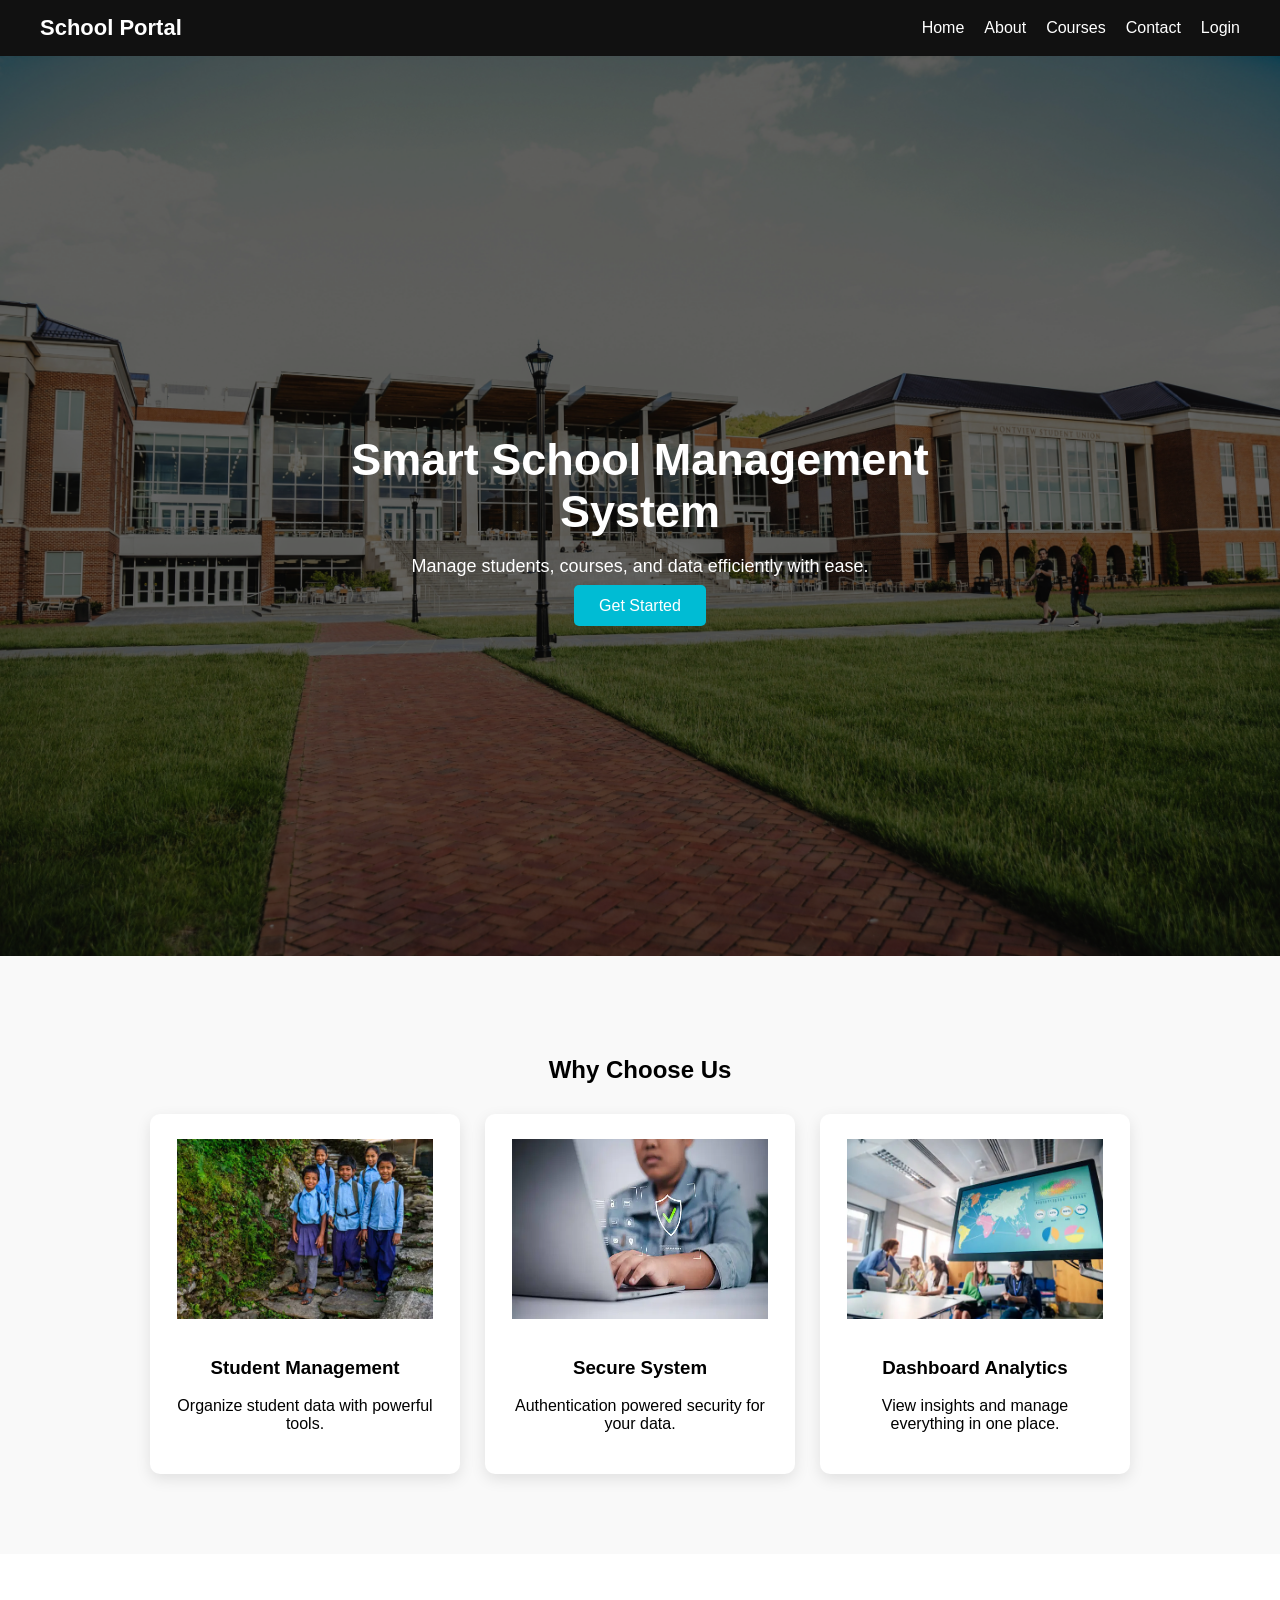
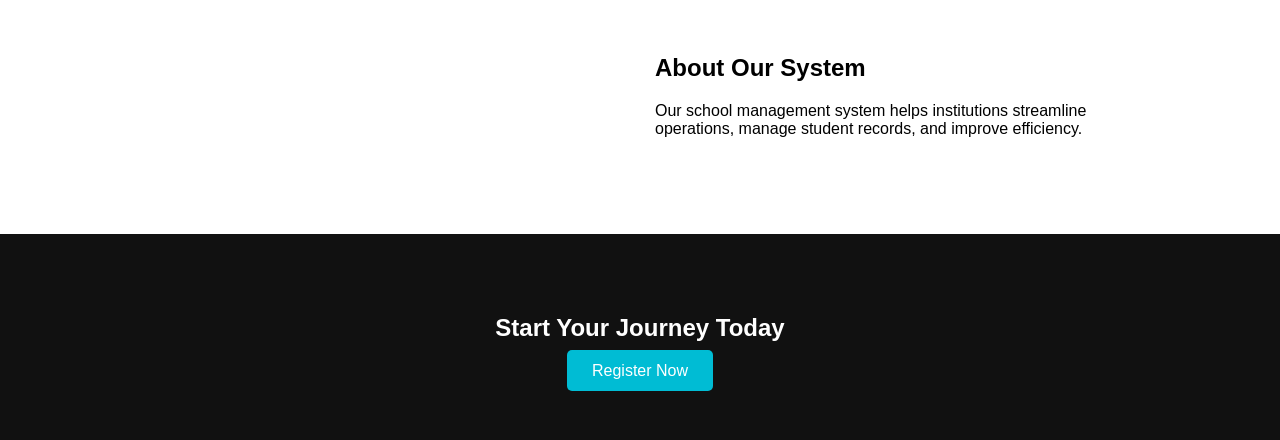
==== index/index.html @ 7e848355 "first_commit" ====
<!DOCTYPE html>
<html lang="en">
<head>
  <meta charset="UTF-8">
  <title>School Management</title>

  <link rel="stylesheet" href="../css/navbar.css">
  <link rel="stylesheet" href="style.css">
</head>

<body>

  <!-- Navbar -->
  <div id="navbar"></div>

  <!-- HERO -->
  <section class="hero">
    <div class="overlay"></div>

    <div class="hero-content">
      <h1>Smart School Management System</h1>
      <p>Manage students, courses, and data efficiently with ease.</p>
      <a href="../auth/login.html" class="btn">Get Started</a>
    </div>
  </section>

  <!-- FEATURES -->
  <section class="features">
    <h2>Why Choose Us</h2>

    <div class="feature-box">

      <div class="card">
        <img src="../assests/images/student.jpg" alt="">
        <h3>Student Management</h3>
        <p>Organize student data with powerful tools.</p>
      </div>

      <div class="card">
        <img src="../assests/images/security.png" alt="">
        <h3>Secure System</h3>
        <p>Authentication powered security for your data.</p>
      </div>

      <div class="card">
        <img src="../assests/images/dashboard.png" alt="">
        <h3>Dashboard Analytics</h3>
        <p>View insights and manage everything in one place.</p>
      </div>

    </div>
  </section>

  <!-- ABOUT SECTION -->
  <section class="about">
    <div class="about-content">
      <img src="../assests/images/school.jpg" alt="">
      <div>
        <h2>About Our System</h2>
        <p>
          Our school management system helps institutions streamline operations,
          manage student records, and improve efficiency.
        </p>
      </div>
    </div>
  </section>

  <!-- CTA -->
  <section class="cta">
    <h2>Start Your Journey Today</h2>
    <a href="../auth/register.html" class="btn">Register Now</a>
  </section>

  <script src="../js/navbar-loader.js"></script>

</body>
</html>
---- css/navbar.css ----
/* RESET */
body {
  margin: 0;
  font-family: Arial, sans-serif;
}

/* NAVBAR */
.navbar {
  background-color: #111;
  color: white;
  padding: 15px 40px;

  display: flex;
  justify-content: space-between;
  align-items: center;
}

/* LOGO */
.navbar h2 {
  margin: 0;
  font-size: 22px;
}

/* LINKS CONTAINER */
.navbar div {
  display: flex;
  gap: 20px;
}

/* LINKS */
.navbar a {
  color: white;
  text-decoration: none;
  font-size: 16px;
  transition: 0.3s;
}

/* HOVER EFFECT */
.navbar a:hover {
  color: #00bcd4;
}
---- index/style.css ----
/* HERO */
.hero {
  height: 100vh;
  background: url("../assests/images/hero.jpg") no-repeat center/cover;
  position: relative;
  display: flex;
  justify-content: center;
  align-items: center;
}

.overlay {
  position: absolute;
  width: 100%;
  height: 100%;
  background: rgba(0,0,0,0.6);
}

.hero-content {
  position: relative;
  color: white;
  text-align: center;
  max-width: 600px;
}

.hero-content h1 {
  font-size: 45px;
  margin-bottom: 15px;
}

.hero-content p {
  font-size: 18px;
  margin-bottom: 20px;
}

/* BUTTON */
.btn {
  background: #00bcd4;
  padding: 12px 25px;
  color: white;
  text-decoration: none;
  border-radius: 5px;
}

.btn:hover {
  background: #0097a7;
}

/* FEATURES */
.features {
  padding: 80px 20px;
  text-align: center;
  background: #f9f9f9;
}

.feature-box {
  display: flex;
  justify-content: center;
  gap: 25px;
  flex-wrap: wrap;
  margin-top: 30px;
}

/* CARD */
.card {
  background: white;
  width: 260px;
  padding: 25px;
  border-radius: 10px;
  box-shadow: 0 5px 15px rgba(0,0,0,0.1);
  transition: 0.3s;
}

.card img {
  width: 256px;
  height: 180px;
  margin-bottom: 15px;
}

.card:hover {
  transform: translateY(-10px);
}

/* ABOUT */
.about {
  padding: 80px 20px;
}

.about-content {
  display: flex;
  align-items: center;
  gap: 30px;
  max-width: 1000px;
  margin: auto;
}

.about-content img {
  width: 50%;
  border-radius: 10px;
}

.about-content div {
  width: 50%;
}

/* CTA */
.cta {
  background: #111;
  color: white;
  text-align: center;
  padding: 60px 20px;
}

/* RESPONSIVE */
@media (max-width: 768px) {

  .hero-content h1 {
    font-size: 30px;
  }

  .about-content {
    flex-direction: column;
  }

  .about-content img,
  .about-content div {
    width: 100%;
  }
}
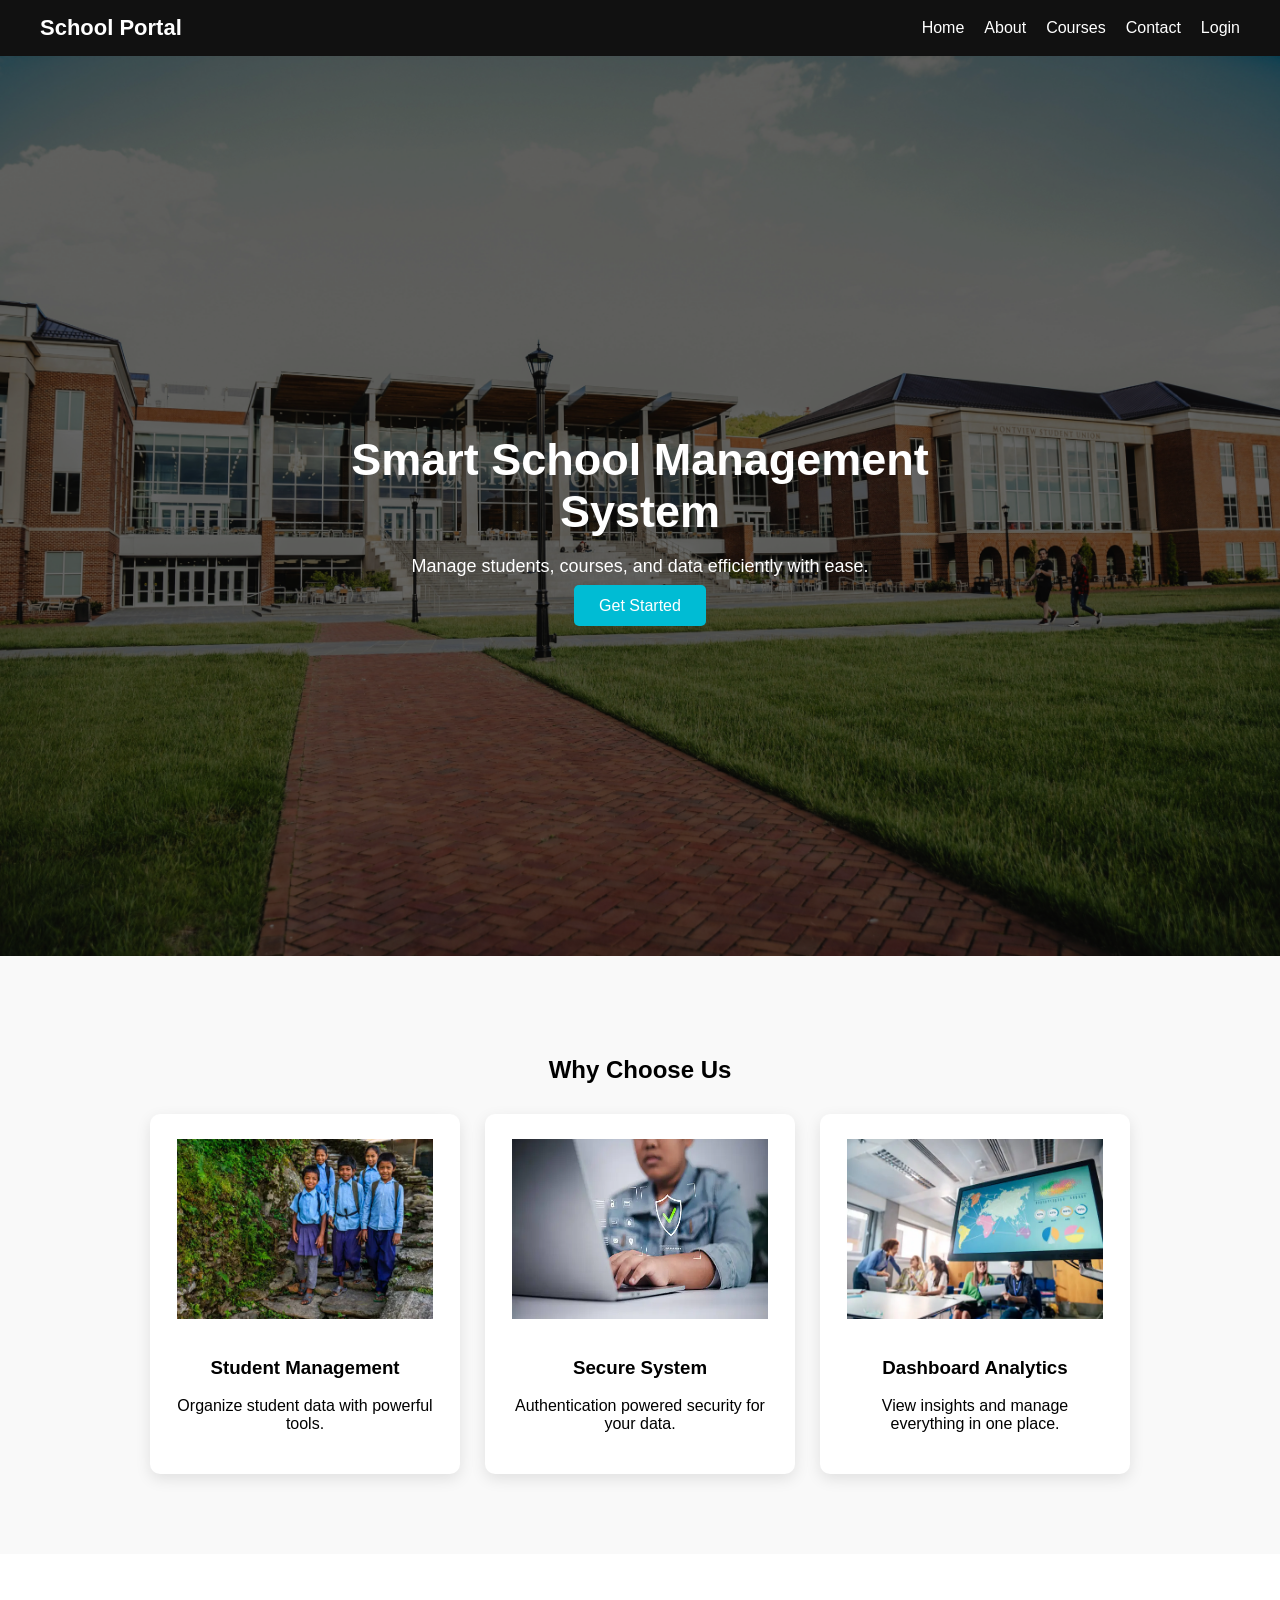
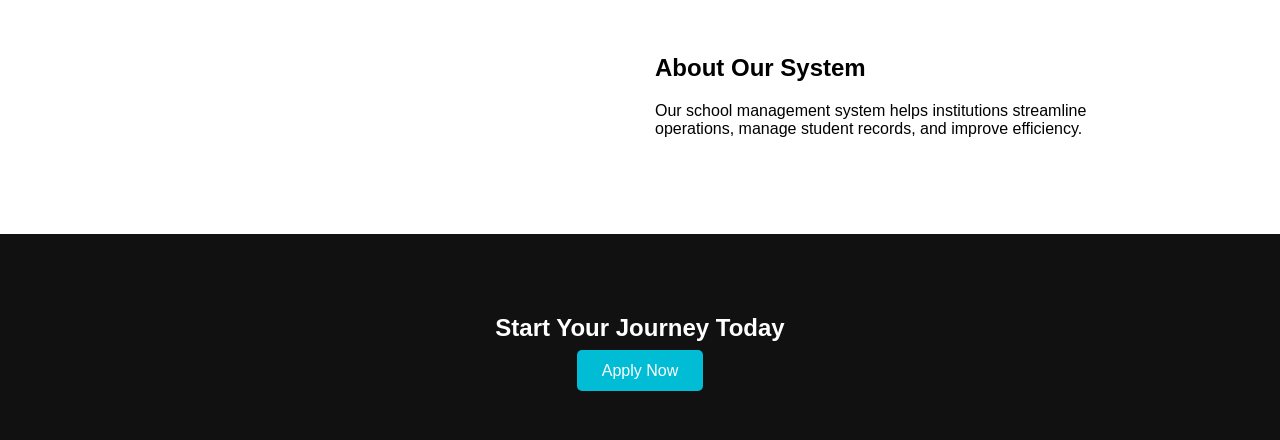
==== commit 5408138b: "second_commit Co-authored-by: Copilot <copilot@github.com>" ====
--- a/index/index.html
+++ b/index/index.html
@@ -68,7 +68,7 @@
   <!-- CTA -->
   <section class="cta">
     <h2>Start Your Journey Today</h2>
-    <a href="../auth/register.html" class="btn">Register Now</a>
+    <a href="../Apply/Apply.html" class="btn">Apply Now</a>
   </section>
 
   <script src="../js/navbar-loader.js"></script>
